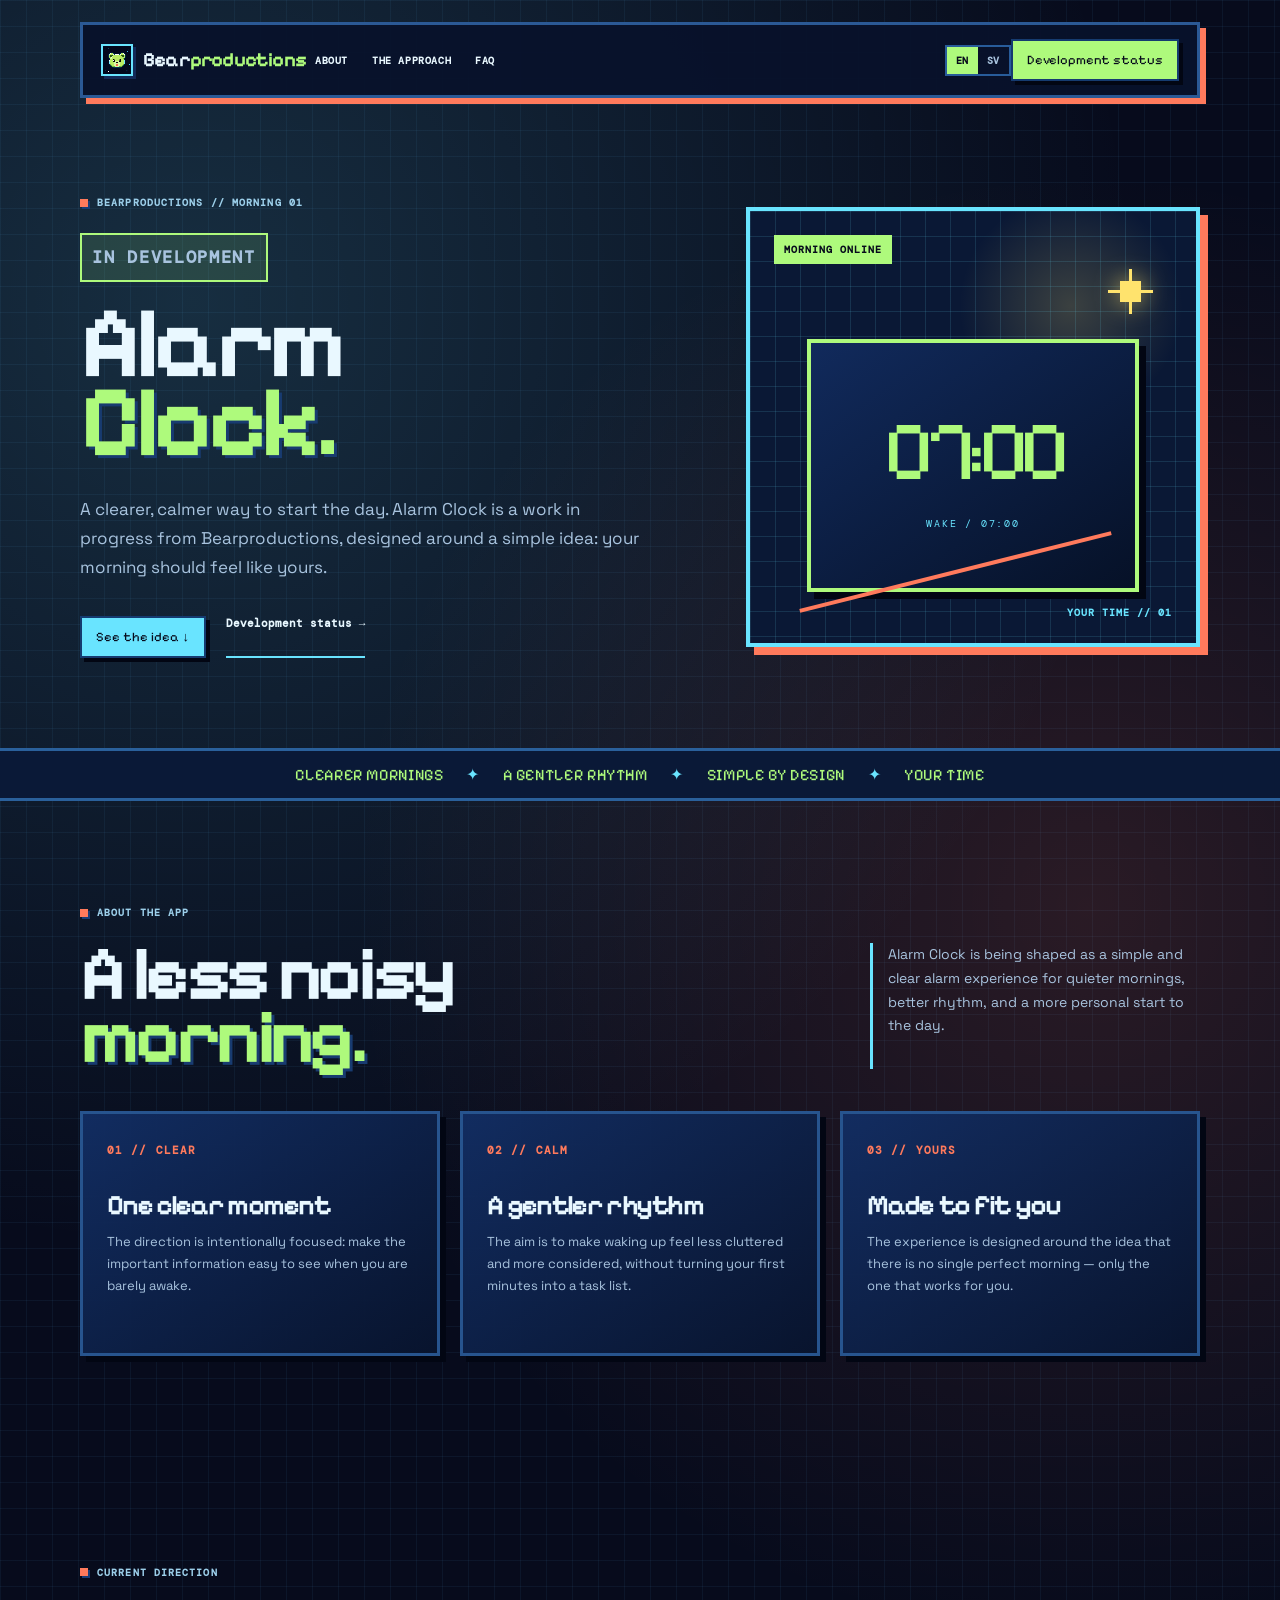
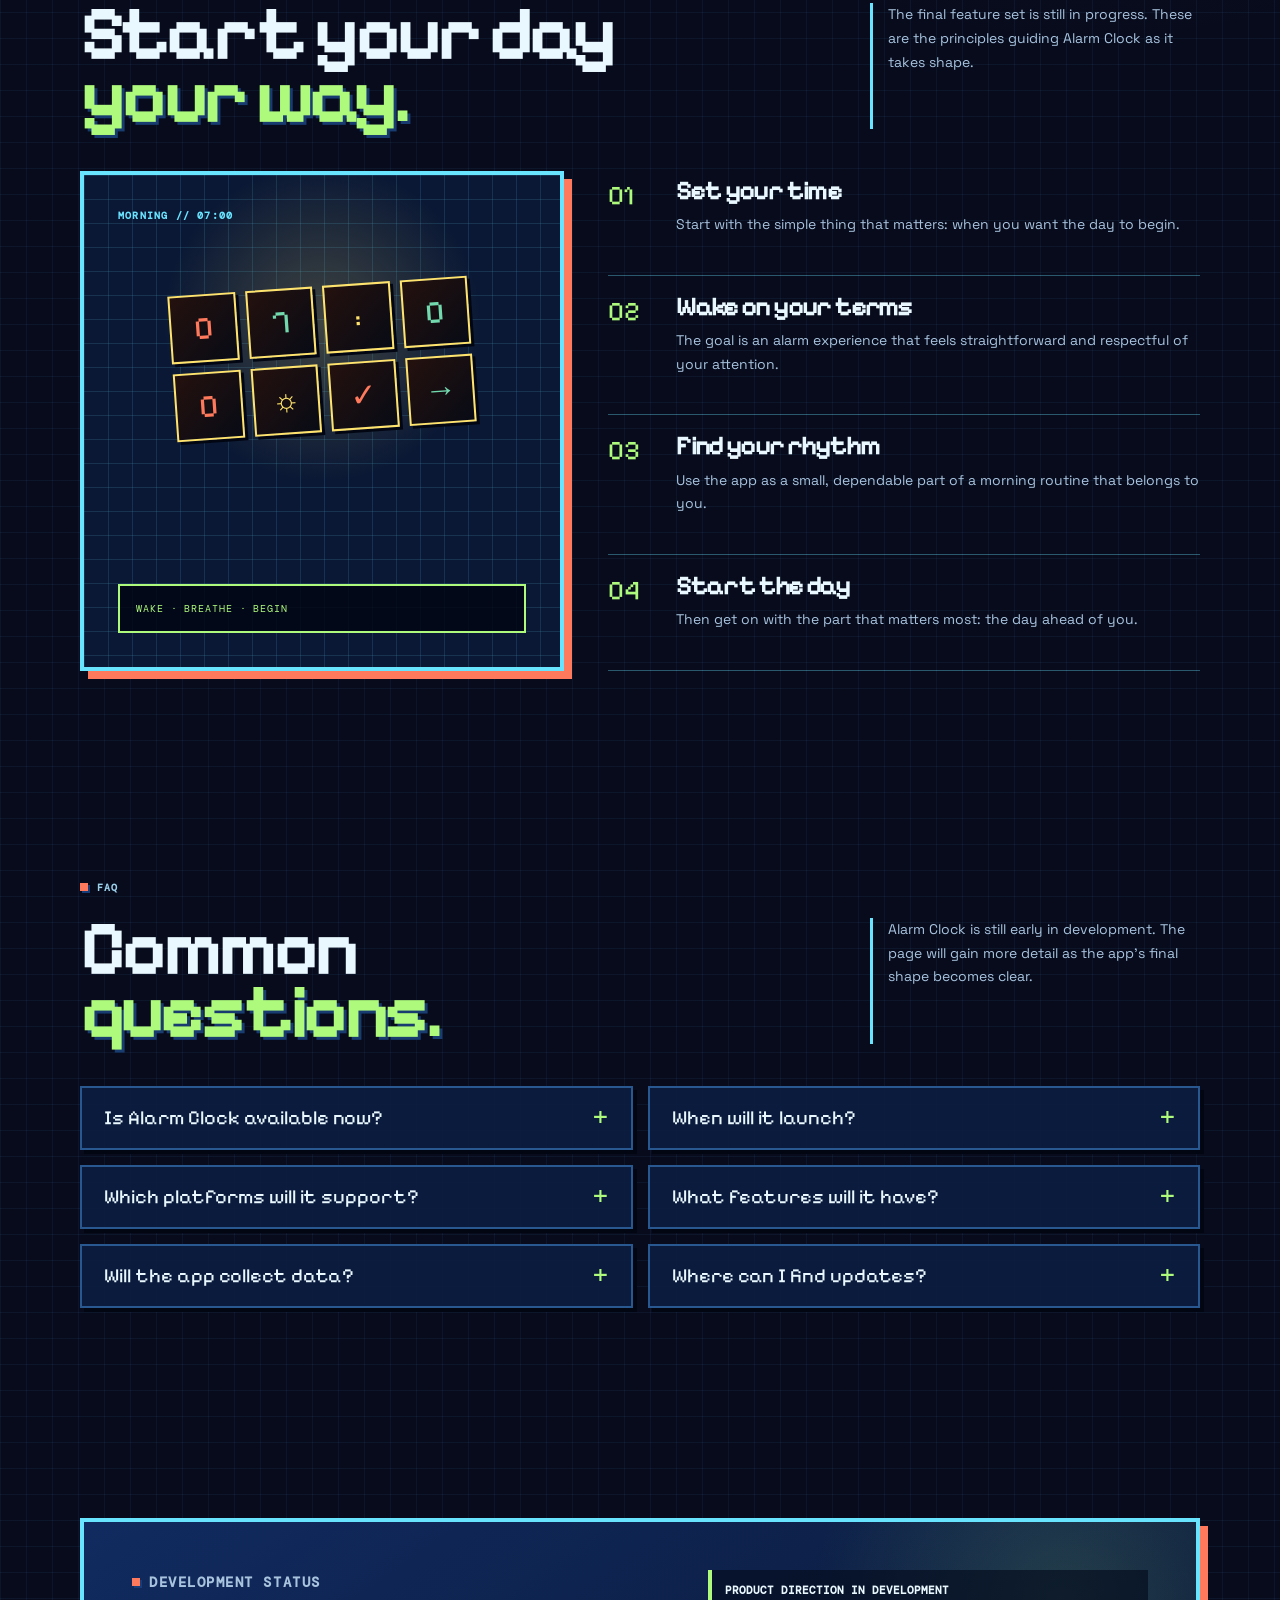
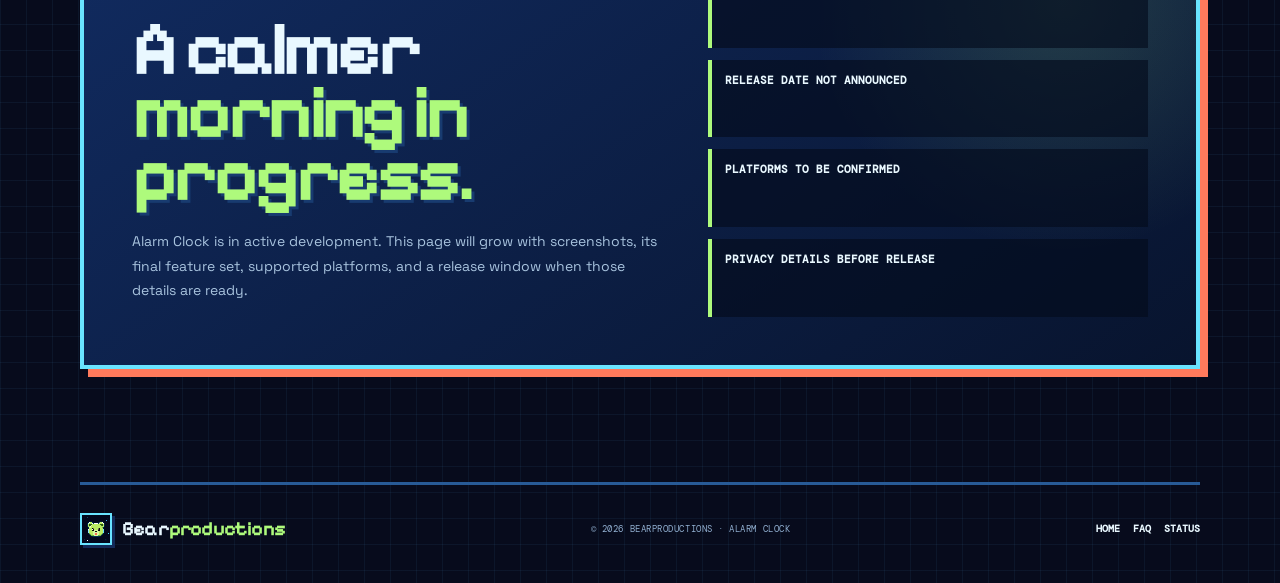
==== site/alarm-clock/index.html @ 1aa0cd30 "Add Last Signal and Alarm Clock pages" ====
<!doctype html>
<html lang="en">
  <head>
    <meta charset="UTF-8" />
    <meta name="viewport" content="width=device-width, initial-scale=1.0" />
    <meta name="theme-color" content="#070b1c" />
    <meta name="description" content="Alarm Clock is a calmer, clearer way to start the day — in development from Bearproductions." />
    <link rel="alternate" hreflang="en" href="https://www.bearproduction.xyz/alarm-clock/" />
    <link rel="alternate" hreflang="sv" href="https://www.bearproduction.xyz/sv/alarm-clock/" />
    <link rel="alternate" hreflang="x-default" href="https://www.bearproduction.xyz/alarm-clock/" />
    <title>Alarm Clock | Bearproductions</title>
    <link rel="stylesheet" href="../mahjong/mahjong.css?v=international-20260812" />
    <link rel="stylesheet" href="../project-pages.css?v=1" />
  </head>
  <body class="project-page" data-language-target-en="./" data-language-target-sv="../sv/alarm-clock/">
    <div class="page">
      <header class="site-header wrap"><a class="brand" href="../" aria-label="Bearproductions home"><span class="brand-mark" aria-hidden="true"><img src="../assets/bear-avatar.png" alt="" /></span><span>Bear<span class="brand-accent">productions</span></span></a><nav class="site-nav" aria-label="Page navigation"><a href="#about">About</a><a href="#approach">The approach</a><a href="#faq">FAQ</a></nav><div class="language-switch" data-language-switch aria-label="Choose language"><a href="./" data-language="en" aria-current="true">EN</a><a href="../sv/alarm-clock/" data-language="sv">SV</a></div><a class="header-cta" href="#status">Development status</a></header>
      <main>
        <section class="hero wrap" aria-labelledby="page-title"><div class="hero-copy"><p class="eyebrow"><i aria-hidden="true"></i> BEARPRODUCTIONS // MORNING 01</p><p class="status-chip">In development</p><h1 id="page-title">Alarm<br /><em>Clock.</em></h1><p>A clearer, calmer way to start the day. Alarm Clock is a work in progress from Bearproductions, designed around a simple idea: your morning should feel like yours.</p><div class="hero-actions"><a class="button" href="#about">See the idea ↓</a><a class="text-link" href="#status">Development status →</a></div></div><div class="project-hero-art alarm-art" role="img" aria-label="A stylized digital Alarm Clock display"><span class="project-art-label">morning online</span><span class="alarm-sun"></span><span class="alarm-clock-face">07:00</span><span class="alarm-line"></span><span class="project-art-footer">your time // 01</span></div></section>
        <div class="signal-bar"><div>CLEARER MORNINGS <span>✦</span> A GENTLER RHYTHM <span>✦</span> SIMPLE BY DESIGN <span>✦</span> YOUR TIME</div></div>

        <section class="section wrap" id="about" aria-labelledby="about-title"><div class="section-heading"><div><p class="eyebrow"><i aria-hidden="true"></i> ABOUT THE APP</p><h2 id="about-title">A less noisy<br /><em>morning.</em></h2></div><p class="section-lead">Alarm Clock is being shaped as a simple and clear alarm experience for quieter mornings, better rhythm, and a more personal start to the day.</p></div><div class="feature-grid"><article class="feature"><span class="feature-index">01 // CLEAR</span><h3>One clear moment</h3><p>The direction is intentionally focused: make the important information easy to see when you are barely awake.</p></article><article class="feature"><span class="feature-index">02 // CALM</span><h3>A gentler rhythm</h3><p>The aim is to make waking up feel less cluttered and more considered, without turning your first minutes into a task list.</p></article><article class="feature"><span class="feature-index">03 // YOURS</span><h3>Made to fit you</h3><p>The experience is designed around the idea that there is no single perfect morning — only the one that works for you.</p></article></div></section>

        <section class="section wrap" id="approach" aria-labelledby="approach-title"><div class="section-heading"><div><p class="eyebrow"><i aria-hidden="true"></i> CURRENT DIRECTION</p><h2 id="approach-title">Start your day<br /><em>your way.</em></h2></div><p class="section-lead">The final feature set is still in progress. These are the principles guiding Alarm Clock as it takes shape.</p></div><div class="play-layout"><div class="play-visual" aria-hidden="true"><p class="mini-label">MORNING // 07:00</p><div class="mini-board"><span class="mini-tile">0</span><span class="mini-tile">7</span><span class="mini-tile">:</span><span class="mini-tile">0</span><span class="mini-tile">0</span><span class="mini-tile">☼</span><span class="mini-tile">✓</span><span class="mini-tile">→</span></div><div class="mini-tray">Wake · breathe · begin</div></div><div class="steps"><article class="step"><div><h3>Set your time</h3><p>Start with the simple thing that matters: when you want the day to begin.</p></div></article><article class="step"><div><h3>Wake on your terms</h3><p>The goal is an alarm experience that feels straightforward and respectful of your attention.</p></div></article><article class="step"><div><h3>Find your rhythm</h3><p>Use the app as a small, dependable part of a morning routine that belongs to you.</p></div></article><article class="step"><div><h3>Start the day</h3><p>Then get on with the part that matters most: the day ahead of you.</p></div></article></div></div></section>

        <section class="section wrap" id="faq" aria-labelledby="faq-title"><div class="section-heading"><div><p class="eyebrow"><i aria-hidden="true"></i> FAQ</p><h2 id="faq-title">Common<br /><em>questions.</em></h2></div><p class="section-lead">Alarm Clock is still early in development. The page will gain more detail as the app's final shape becomes clear.</p></div><div class="faq-grid"><details><summary>Is Alarm Clock available now?</summary><p>Not yet. It is currently in development, and this page is the first look at the idea and design direction.</p></details><details><summary>When will it launch?</summary><p>There is no launch date to share yet. A date will be added here once the app is ready to announce one.</p></details><details><summary>Which platforms will it support?</summary><p>Platforms have not been announced yet. They will be confirmed when the release plan is ready.</p></details><details><summary>What features will it have?</summary><p>The feature set is still being refined. The guiding focus is clarity, calm, and a better-feeling start to the day.</p></details><details><summary>Will the app collect data?</summary><p>The exact data practices will be confirmed before release. A full Privacy Policy will be published before the app becomes publicly available.</p></details><details><summary>Where can I find updates?</summary><p>Updates will appear through Bearproductions as the project reaches milestones. More details will be added here when they are ready.</p></details></div></section>

        <section class="section wrap" id="status" aria-labelledby="status-title"><div class="development-card"><div><p class="eyebrow"><i aria-hidden="true"></i> DEVELOPMENT STATUS</p><h2 id="status-title">A calmer<br /><em>morning in progress.</em></h2><p>Alarm Clock is in active development. This page will grow with screenshots, its final feature set, supported platforms, and a release window when those details are ready.</p></div><ul class="development-list"><li>Product direction in development</li><li>Release date not announced</li><li>Platforms to be confirmed</li><li>Privacy details before release</li></ul></div></section>
      </main>
      <footer class="site-footer wrap"><a class="brand" href="../" aria-label="Bearproductions home"><span class="brand-mark" aria-hidden="true"><img src="../assets/bear-avatar.png" alt="" /></span><span>Bear<span class="brand-accent">productions</span></span></a><p>© 2026 Bearproductions · Alarm Clock</p><div class="footer-links"><a href="../">Home</a><a href="#faq">FAQ</a><a href="#status">Status</a></div></footer>
    </div>
    <script src="../language.js"></script>
  </body>
</html>
---- site/mahjong/mahjong.css ----
@import url('https://fonts.googleapis.com/css2?family=DM+Mono:wght@400;500&family=Pixelify+Sans:wght@400;500;600;700&family=Space+Grotesk:wght@400;500;600;700&display=swap');

:root {
  --night: #070b1c;
  --navy: #0b1a3c;
  --panel: #0e2148;
  --panel-deep: #08142e;
  --ink: #e9f8ff;
  --muted: #a8c3de;
  --cyan: #69e4ff;
  --lime: #aefa7c;
  --coral: #ff7a5c;
  --gold: #ffe36d;
  --jade: #72d8ad;
  --line: rgba(105, 228, 255, .36);
  --mono: 'DM Mono', ui-monospace, SFMono-Regular, Menlo, monospace;
  --sans: 'Space Grotesk', system-ui, sans-serif;
  --pixel: 'Pixelify Sans', ui-monospace, monospace;
}

* { box-sizing: border-box; }
html { scroll-behavior: smooth; }
body {
  background-color: var(--night);
  background-image:
    radial-gradient(circle at 15% 8%, rgba(105, 228, 255, .16), transparent 26%),
    radial-gradient(circle at 85% 24%, rgba(255, 122, 92, .14), transparent 24%),
    linear-gradient(rgba(70, 133, 190, .09) 1px, transparent 1px),
    linear-gradient(90deg, rgba(70, 133, 190, .09) 1px, transparent 1px);
  background-size: auto, auto, 26px 26px, 26px 26px;
  color: var(--ink);
  font-family: var(--sans);
  margin: 0;
}

a { color: inherit; text-decoration: none; }
p, h1, h2, h3 { margin-top: 0; }
.page { overflow: hidden; }
.wrap { margin: 0 auto; max-width: 1120px; width: min(100% - 48px, 1120px); }

.site-header {
  align-items: center;
  background: rgba(8, 18, 43, .94);
  border: 3px solid #2b5995;
  box-shadow: 6px 6px 0 var(--coral);
  display: flex;
  justify-content: space-between;
  margin-top: 22px;
  padding: 14px 18px;
  position: relative;
  z-index: 2;
}
.brand { align-items: center; display: inline-flex; font-family: var(--pixel); font-size: 20px; font-weight: 700; gap: 10px; letter-spacing: -.04em; }
.brand-mark { background: #061127; border: 2px solid var(--cyan); box-shadow: 3px 3px 0 #132a58; display: inline-flex; height: 32px; overflow: hidden; width: 32px; }
.brand-mark img { height: 100%; image-rendering: pixelated; object-fit: cover; width: 100%; }
.brand-accent { color: var(--lime); }
.site-nav { display: flex; gap: 6px; }
.site-nav a { color: var(--ink); font-family: var(--mono); font-size: 10px; font-weight: 700; letter-spacing: .06em; padding: 7px 9px; text-transform: uppercase; }
.site-nav a:hover { background: var(--lime); box-shadow: 2px 2px 0 #020613; color: var(--night); }
.language-switch { align-items: center; border: 2px solid #285c9a; display: inline-flex; font-family: var(--mono); font-size: 10px; font-weight: 700; letter-spacing: .06em; margin-left: auto; overflow: hidden; text-transform: uppercase; }
.language-switch a { color: var(--muted); padding: 7px 9px; }
.language-switch a:hover, .language-switch a[aria-current='true'] { background: var(--lime); color: var(--night); }
.header-cta, .button {
  align-items: center;
  border: 2px solid #153b70;
  box-shadow: 4px 4px 0 #020613;
  display: inline-flex;
  font-family: var(--pixel);
  font-size: 13px;
  gap: 10px;
  justify-content: center;
  padding: 11px 14px;
  transition: box-shadow .15s ease, transform .15s ease;
}
.header-cta { background: var(--lime); color: var(--night); }
.button { background: var(--cyan); color: var(--night); }
.button.alt { background: transparent; border-color: var(--cyan); color: var(--ink); }
.header-cta:hover, .button:hover { box-shadow: 1px 1px 0 #020613; transform: translate(3px, 3px); }

.hero { display: grid; gap: 52px; grid-template-columns: minmax(0, 1.15fr) minmax(340px, .85fr); min-height: 650px; padding: 92px 0 84px; }
.eyebrow { align-items: center; color: #9ccfea; display: flex; font-family: var(--mono); font-size: 10px; font-weight: 700; gap: 9px; letter-spacing: .11em; margin-bottom: 24px; text-transform: uppercase; }
.eyebrow i { background: var(--coral); box-shadow: 2px 2px 0 #173c78; display: block; height: 8px; width: 8px; }
h1, h2, h3 { font-family: var(--pixel); letter-spacing: -.06em; }
h1 { font-size: clamp(57px, 8vw, 101px); line-height: .78; margin-bottom: 33px; }
h1 em, h2 em { color: var(--lime); font-style: normal; text-shadow: 3px 3px 0 #183b70; }
.hero-copy > p:not(.eyebrow) { color: var(--muted); font-size: 17px; line-height: 1.7; max-width: 555px; }
.hero-actions { display: flex; flex-wrap: wrap; gap: 20px; margin-top: 34px; }
.text-link { border-bottom: 2px solid var(--cyan); font-family: var(--mono); font-size: 11px; font-weight: 700; padding-bottom: 5px; }
.text-link:hover { border-color: var(--coral); color: var(--coral); }

.hero-tile-stack { align-self: center; height: 420px; position: relative; }
.tile { background: linear-gradient(135deg, #122e64, #07142d 72%); border: 4px solid var(--gold); box-shadow: 8px 8px 0 #020613; height: 250px; position: absolute; width: 190px; }
.tile::after { border: 2px solid rgba(105, 228, 255, .65); content: ''; inset: 12px; position: absolute; }
.tile-one { left: 14%; top: 75px; transform: rotate(-12deg); }.tile-two { left: 45%; top: 8px; transform: rotate(9deg); }.tile-three { left: 37%; top: 164px; transform: rotate(2deg); }
.tile-lotus { color: var(--coral); font-family: var(--pixel); font-size: 92px; left: 0; line-height: 1; position: absolute; text-align: center; top: 75px; width: 100%; z-index: 1; }
.tile-symbol { color: var(--jade); font-family: var(--pixel); font-size: 105px; left: 0; line-height: 1; position: absolute; text-align: center; top: 61px; width: 100%; z-index: 1; }
.tile-number { color: var(--gold); font-family: var(--pixel); font-size: 95px; left: 0; line-height: 1; position: absolute; text-align: center; top: 72px; width: 100%; z-index: 1; }
.tile-label { bottom: 25px; color: var(--cyan); font-family: var(--mono); font-size: 9px; font-weight: 700; left: 0; letter-spacing: .13em; position: absolute; text-align: center; text-transform: uppercase; width: 100%; z-index: 1; }

.signal-bar { background: #0a1937; border-bottom: 3px solid #2a609b; border-top: 3px solid #2a609b; color: var(--lime); overflow: hidden; }
.signal-bar div { font-family: var(--pixel); font-size: 16px; letter-spacing: .04em; padding: 14px 0; text-align: center; }.signal-bar span { color: var(--cyan); margin: 0 19px; }
.section { padding: 105px 0; }.section-heading { display: grid; gap: 36px; grid-template-columns: minmax(0, 1fr) 330px; margin-bottom: 42px; }h2 { font-size: clamp(47px, 6vw, 78px); line-height: .82; margin-bottom: 0; }.section-lead { border-left: 3px solid var(--cyan); color: var(--muted); font-size: 14px; line-height: 1.7; margin: 37px 0 0; padding-left: 15px; }
.feature-grid { display: grid; gap: 20px; grid-template-columns: repeat(3, 1fr); }.feature { background: linear-gradient(145deg, rgba(18, 46, 100, .94), rgba(8, 20, 46, .96)); border: 3px solid #27548e; box-shadow: 6px 6px 0 #020613; min-height: 245px; padding: 24px; }.feature-index { color: var(--coral); font-family: var(--mono); font-size: 11px; font-weight: 700; letter-spacing: .1em; }.feature h3 { font-size: 28px; line-height: .9; margin: 34px 0 13px; }.feature p { color: var(--muted); font-size: 13px; line-height: 1.7; margin-bottom: 0; }
.play-layout { display: grid; gap: 44px; grid-template-columns: .9fr 1.1fr; }.play-visual { background: radial-gradient(circle at 50% 30%, rgba(255, 227, 109, .22), transparent 38%), #0a1835; border: 4px solid var(--cyan); box-shadow: 8px 8px 0 var(--coral); min-height: 500px; padding: 34px; position: relative; }.play-visual::before { background-image: linear-gradient(rgba(105, 228, 255, .13) 1px, transparent 1px), linear-gradient(90deg, rgba(105, 228, 255, .13) 1px, transparent 1px); background-size: 24px 24px; content: ''; inset: 0; position: absolute; }.play-visual > * { position: relative; z-index: 1; }.mini-label { color: var(--cyan); font-family: var(--mono); font-size: 10px; font-weight: 700; letter-spacing: .12em; }.mini-board { display: grid; gap: 10px; grid-template-columns: repeat(4, 1fr); margin: 64px auto 0; max-width: 300px; transform: rotate(-4deg); }.mini-tile { align-items: center; background: linear-gradient(135deg, #24110e, #080b15); border: 2px solid var(--gold); box-shadow: 3px 3px 0 #020613; color: var(--coral); display: flex; font-family: var(--pixel); font-size: 32px; height: 68px; justify-content: center; }.mini-tile:nth-child(2n) { color: var(--jade); }.mini-tile:nth-child(3n) { color: var(--gold); }.mini-tray { background: rgba(2, 6, 19, .82); border: 2px solid var(--lime); bottom: 34px; color: var(--lime); font-family: var(--mono); font-size: 10px; left: 34px; letter-spacing: .09em; padding: 16px; position: absolute; right: 34px; text-transform: uppercase; }
.steps { counter-reset: how; display: grid; gap: 19px; padding-top: 8px; }.step { border-bottom: 1px solid var(--line); display: grid; gap: 20px; grid-template-columns: 48px 1fr; padding: 0 0 20px; }.step::before { color: var(--lime); content: '0' counter(how); counter-increment: how; font-family: var(--pixel); font-size: 27px; }.step h3 { font-size: 27px; line-height: .9; margin-bottom: 10px; }.step p { color: var(--muted); font-size: 14px; line-height: 1.7; margin-bottom: 0; }
.faq-grid { display: grid; gap: 15px; grid-template-columns: repeat(2, 1fr); }details { background: rgba(11, 29, 65, .92); border: 2px solid #28588f; box-shadow: 4px 4px 0 #020613; padding: 20px 22px; }summary { color: var(--ink); cursor: pointer; font-family: var(--pixel); font-size: 20px; line-height: 1; list-style: none; padding-right: 26px; position: relative; }summary::-webkit-details-marker { display: none; }summary::after { color: var(--lime); content: '+'; font-family: var(--mono); font-size: 28px; position: absolute; right: 0; top: -5px; }details[open] summary::after { content: '–'; }details p { color: var(--muted); font-size: 13px; line-height: 1.7; margin: 18px 0 0; }
.privacy-card { background: radial-gradient(circle at 88% 18%, rgba(174, 250, 124, .15), transparent 24%), linear-gradient(145deg, #112b60, #08142e); border: 4px solid var(--cyan); box-shadow: 8px 8px 0 var(--coral); display: grid; gap: 40px; grid-template-columns: 1.1fr .9fr; padding: 48px; }.privacy-card h2 { margin-bottom: 22px; }.privacy-card p { color: var(--muted); font-size: 14px; line-height: 1.75; max-width: 550px; }.privacy-list { display: grid; gap: 12px; margin: 0; padding: 0; }.privacy-list li { background: rgba(4, 12, 29, .65); border-left: 4px solid var(--lime); color: var(--ink); font-family: var(--mono); font-size: 11px; font-weight: 700; list-style: none; padding: 13px; text-transform: uppercase; }
.site-footer { align-items: center; border-top: 3px solid #285b97; display: flex; justify-content: space-between; margin-top: 8px; padding: 28px 0 38px; }.site-footer p { color: #91afd0; font-family: var(--mono); font-size: 9px; letter-spacing: .06em; margin-bottom: 0; text-transform: uppercase; }.footer-links { display: flex; gap: 13px; }.footer-links a { color: var(--ink); font-family: var(--mono); font-size: 10px; font-weight: 700; text-transform: uppercase; }.footer-links a:hover { color: var(--lime); }
.privacy-page .policy-hero { padding: 92px 0 56px; }.privacy-page h1 { font-size: clamp(54px, 7vw, 88px); }.privacy-page .policy-intro { color: var(--muted); font-size: 16px; line-height: 1.7; max-width: 670px; }.policy { background: rgba(8, 21, 47, .95); border: 3px solid #28568e; box-shadow: 8px 8px 0 #020613; margin: 20px auto 92px; max-width: 850px; padding: clamp(28px, 6vw, 62px); }.policy h2 { color: var(--lime); font-size: 38px; line-height: .9; margin: 42px 0 15px; }.policy h2:first-of-type { margin-top: 32px; }.policy p { color: var(--muted); font-size: 15px; line-height: 1.8; }.policy strong { color: var(--ink); }.policy a { border-bottom: 1px solid var(--cyan); color: var(--cyan); }.policy-meta { color: var(--cyan) !important; font-family: var(--mono); font-size: 11px !important; font-weight: 700; letter-spacing: .05em; text-transform: uppercase; }

@media (max-width: 820px) {
  .wrap { width: min(100% - 32px, 640px); }.site-header { flex-wrap: wrap; gap: 15px; padding: 13px; }.site-nav { order: 3; width: 100%; }.language-switch { margin-left: auto; }.header-cta { margin-left: 0; }.hero { grid-template-columns: 1fr; min-height: auto; padding: 68px 0 76px; }.hero-tile-stack { height: 360px; margin: 0 auto; max-width: 450px; width: 100%; }.tile { height: 220px; width: 165px; }.tile-lotus, .tile-number { font-size: 78px; }.tile-symbol { font-size: 90px; }.tile-one { left: 12%; }.tile-two { left: 47%; }.tile-three { left: 36%; top: 140px; }.section { padding: 78px 0; }.section-heading, .play-layout, .privacy-card { grid-template-columns: 1fr; }.section-heading { gap: 0; }.section-lead { margin-top: 28px; max-width: 500px; }.feature-grid, .faq-grid { grid-template-columns: 1fr; }.play-visual { min-height: 440px; }.privacy-card { gap: 30px; padding: 34px 28px; }.site-footer { align-items: flex-start; flex-direction: column; gap: 17px; }.footer-links { order: -1; }
}
@media (max-width: 520px) {
  .brand { font-size: 18px; }.site-nav { gap: 1px; }.site-nav a, .header-cta { font-size: 10px; }.header-cta { padding: 8px; }.hero-actions { align-items: flex-start; flex-direction: column; }.hero-tile-stack { height: 300px; }.tile { height: 180px; width: 137px; }.tile-one { left: 7%; top: 67px; }.tile-two { left: 48%; }.tile-three { left: 34%; top: 125px; }.tile-lotus { font-size: 63px; top: 52px; }.tile-symbol { font-size: 68px; top: 49px; }.tile-number { font-size: 65px; top: 55px; }.tile-label { bottom: 16px; font-size: 7px; }.play-visual { min-height: 390px; padding: 23px; }.mini-board { margin-top: 51px; }.mini-tile { font-size: 25px; height: 55px; }.mini-tray { bottom: 23px; left: 23px; right: 23px; }.policy { margin-bottom: 70px; }.policy h2 { font-size: 33px; }
}
---- site/project-pages.css ----
.project-page .hero { align-items: center; }
.project-page .hero-copy > p:not(.eyebrow) { max-width: 560px; }
.status-chip { background: rgba(174, 250, 124, .12); border: 2px solid var(--lime); color: var(--lime); display: inline-block; font-family: var(--mono); font-size: 10px; font-weight: 700; letter-spacing: .1em; margin: 0 0 22px; padding: 8px 10px; text-transform: uppercase; }
.project-hero-art { align-self: center; background: #081630; border: 4px solid var(--cyan); box-shadow: 8px 8px 0 var(--coral); height: 440px; overflow: hidden; position: relative; }
.project-hero-art::before { background-image: linear-gradient(rgba(105, 228, 255, .13) 1px, transparent 1px), linear-gradient(90deg, rgba(105, 228, 255, .13) 1px, transparent 1px); background-size: 25px 25px; content: ''; inset: 0; position: absolute; }
.project-hero-art > * { position: absolute; z-index: 1; }
.project-art-label { background: var(--lime); color: var(--night); font-family: var(--mono); font-size: 10px; font-weight: 700; left: 24px; letter-spacing: .1em; padding: 8px 10px; text-transform: uppercase; top: 24px; }
.project-art-footer { bottom: 24px; color: var(--cyan); font-family: var(--mono); font-size: 10px; font-weight: 700; letter-spacing: .1em; right: 24px; text-transform: uppercase; }

.signal-art { background: radial-gradient(circle at 50% 50%, rgba(58, 128, 195, .48), transparent 34%), #061127; }
.signal-radar { border: 3px solid var(--lime); border-radius: 50%; height: 250px; left: calc(50% - 125px); top: 96px; width: 250px; }
.signal-radar::before, .signal-radar::after { background: rgba(105, 228, 255, .7); content: ''; left: 50%; position: absolute; top: 0; transform-origin: bottom; }
.signal-radar::before { height: 125px; transform: rotate(42deg); width: 3px; }.signal-radar::after { height: 100%; transform: translateX(-50%); width: 1px; }
.signal-ring { border: 1px solid rgba(105, 228, 255, .66); border-radius: 50%; height: 154px; left: calc(50% - 77px); top: 144px; width: 154px; }
.signal-ring::before { background: var(--coral); box-shadow: 0 0 18px var(--coral); content: ''; height: 13px; position: absolute; right: 11px; top: 38px; width: 13px; }
.signal-lock { border: 3px solid var(--coral); height: 94px; left: calc(50% - 47px); top: 174px; transform: rotate(45deg); width: 94px; }
.signal-lock::after { background: var(--lime); content: ''; height: 19px; left: 35px; position: absolute; top: 35px; width: 19px; }
.signal-code { bottom: 62px; color: var(--ink); font-family: var(--pixel); font-size: 28px; left: 0; letter-spacing: .03em; text-align: center; width: 100%; }

.alarm-art { background: radial-gradient(circle at 72% 22%, rgba(255, 227, 109, .2), transparent 24%), #0a1835; }
.alarm-clock-face { background: linear-gradient(145deg, #112a5c, #061127); border: 4px solid var(--lime); box-shadow: 7px 7px 0 #020613; color: var(--lime); font-family: var(--pixel); font-size: 84px; left: calc(50% - 166px); letter-spacing: -.09em; padding: 58px 15px; text-align: center; top: 128px; width: 332px; }
.alarm-clock-face::after { color: var(--cyan); content: 'WAKE / 07:00'; display: block; font-family: var(--mono); font-size: 10px; letter-spacing: .18em; margin-top: 15px; }
.alarm-sun { background: var(--gold); box-shadow: 0 0 24px rgba(255, 227, 109, .8); height: 21px; right: 55px; top: 70px; width: 21px; }
.alarm-sun::before, .alarm-sun::after { background: var(--gold); content: ''; position: absolute; }.alarm-sun::before { height: 3px; left: -12px; top: 9px; width: 45px; }.alarm-sun::after { height: 45px; left: 9px; top: -12px; width: 3px; }
.alarm-line { background: var(--coral); bottom: 69px; height: 4px; left: 45px; transform: rotate(-14deg); width: 72%; }

.development-card { background: radial-gradient(circle at 88% 18%, rgba(174, 250, 124, .15), transparent 24%), linear-gradient(145deg, #112b60, #08142e); border: 4px solid var(--cyan); box-shadow: 8px 8px 0 var(--coral); display: grid; gap: 38px; grid-template-columns: 1.1fr .9fr; padding: 48px; }
.development-card h2 { margin-bottom: 22px; }.development-card p { color: var(--muted); font-size: 14px; line-height: 1.75; max-width: 570px; }
.development-list { display: grid; gap: 12px; margin: 0; padding: 0; }.development-list li { background: rgba(4, 12, 29, .65); border-left: 4px solid var(--lime); color: var(--ink); font-family: var(--mono); font-size: 11px; font-weight: 700; list-style: none; padding: 13px; text-transform: uppercase; }

@media (max-width: 820px) { .project-hero-art { height: 410px; }.development-card { grid-template-columns: 1fr; padding: 34px 28px; } }
@media (max-width: 520px) { .project-hero-art { height: 340px; }.signal-radar { height: 190px; left: calc(50% - 95px); top: 79px; width: 190px; }.signal-radar::before { height: 95px; }.signal-ring { height: 116px; left: calc(50% - 58px); top: 116px; width: 116px; }.signal-lock { height: 72px; left: calc(50% - 36px); top: 139px; width: 72px; }.signal-lock::after { height: 14px; left: 26px; top: 26px; width: 14px; }.signal-code { bottom: 51px; font-size: 23px; }.alarm-clock-face { font-size: 64px; left: calc(50% - 135px); padding: 47px 12px; top: 104px; width: 270px; }.alarm-sun { right: 37px; top: 53px; }.project-art-label { left: 17px; top: 17px; }.project-art-footer { bottom: 18px; right: 18px; } }
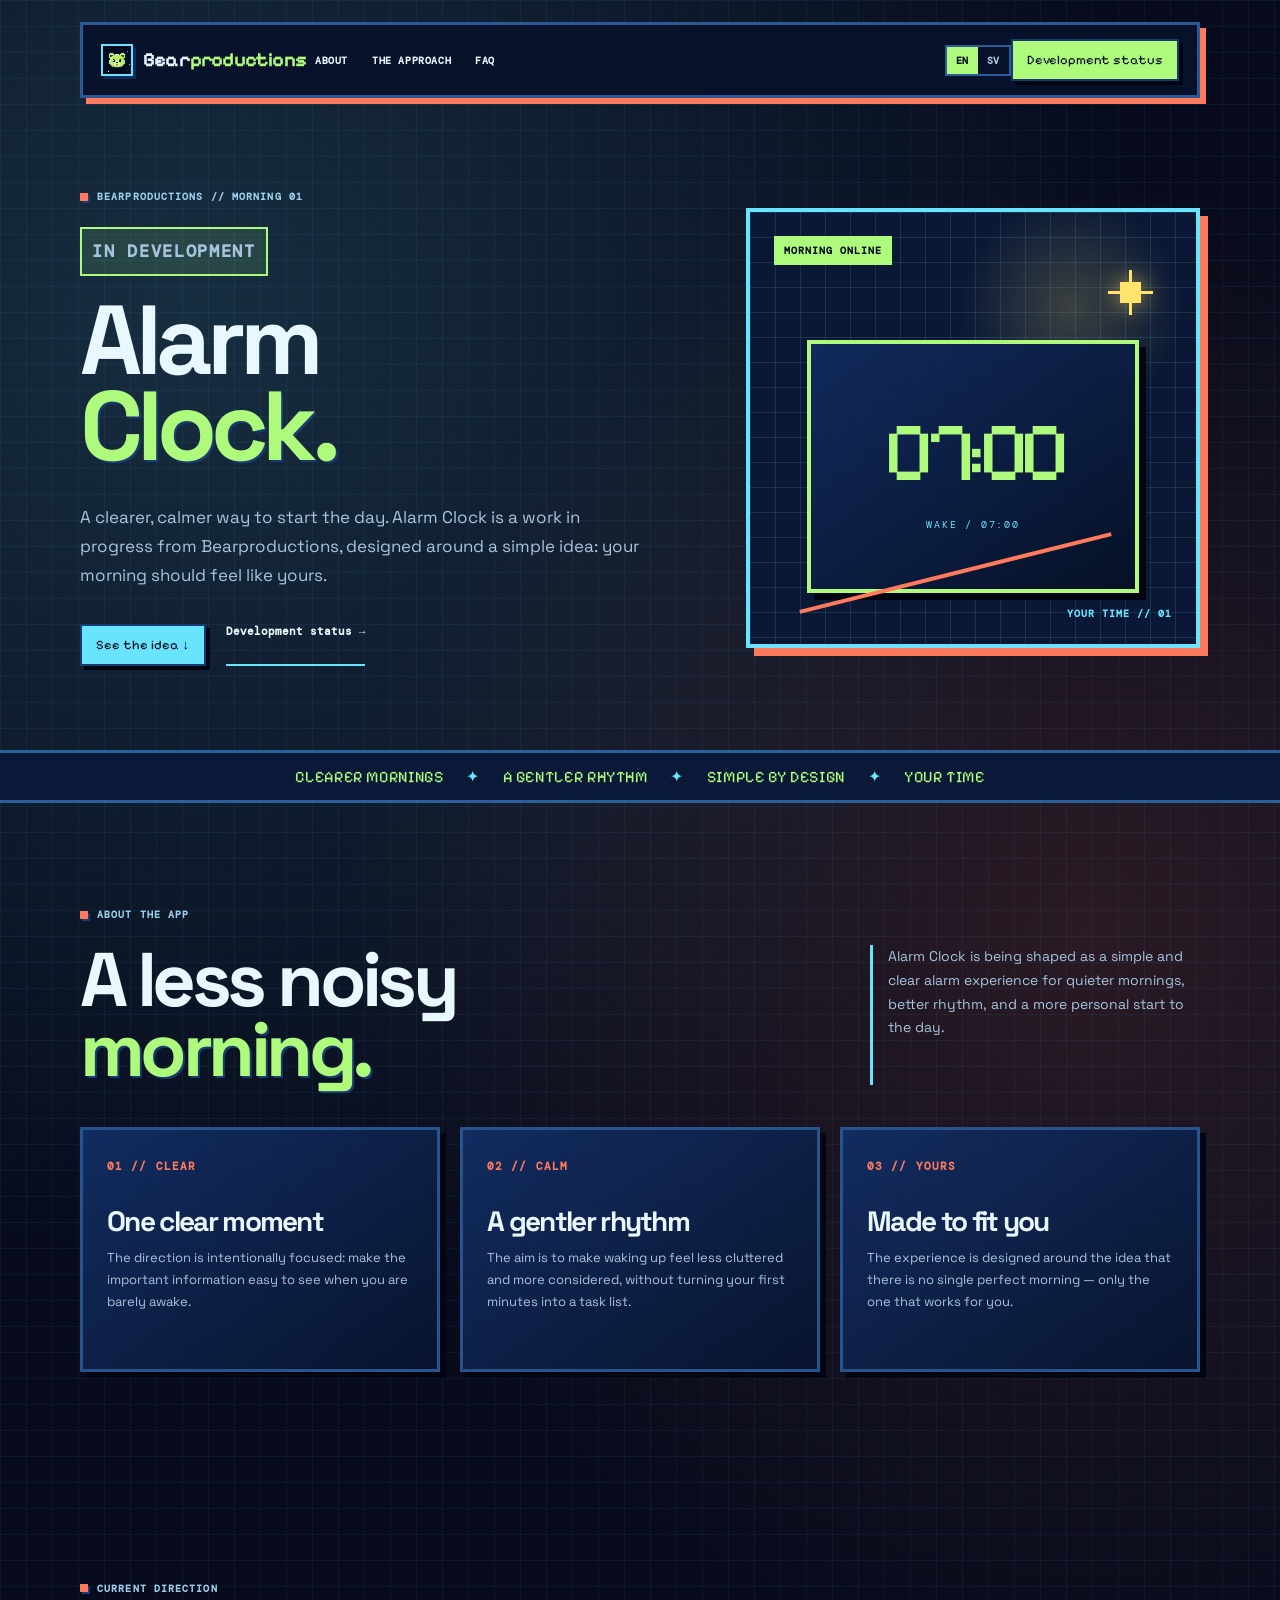
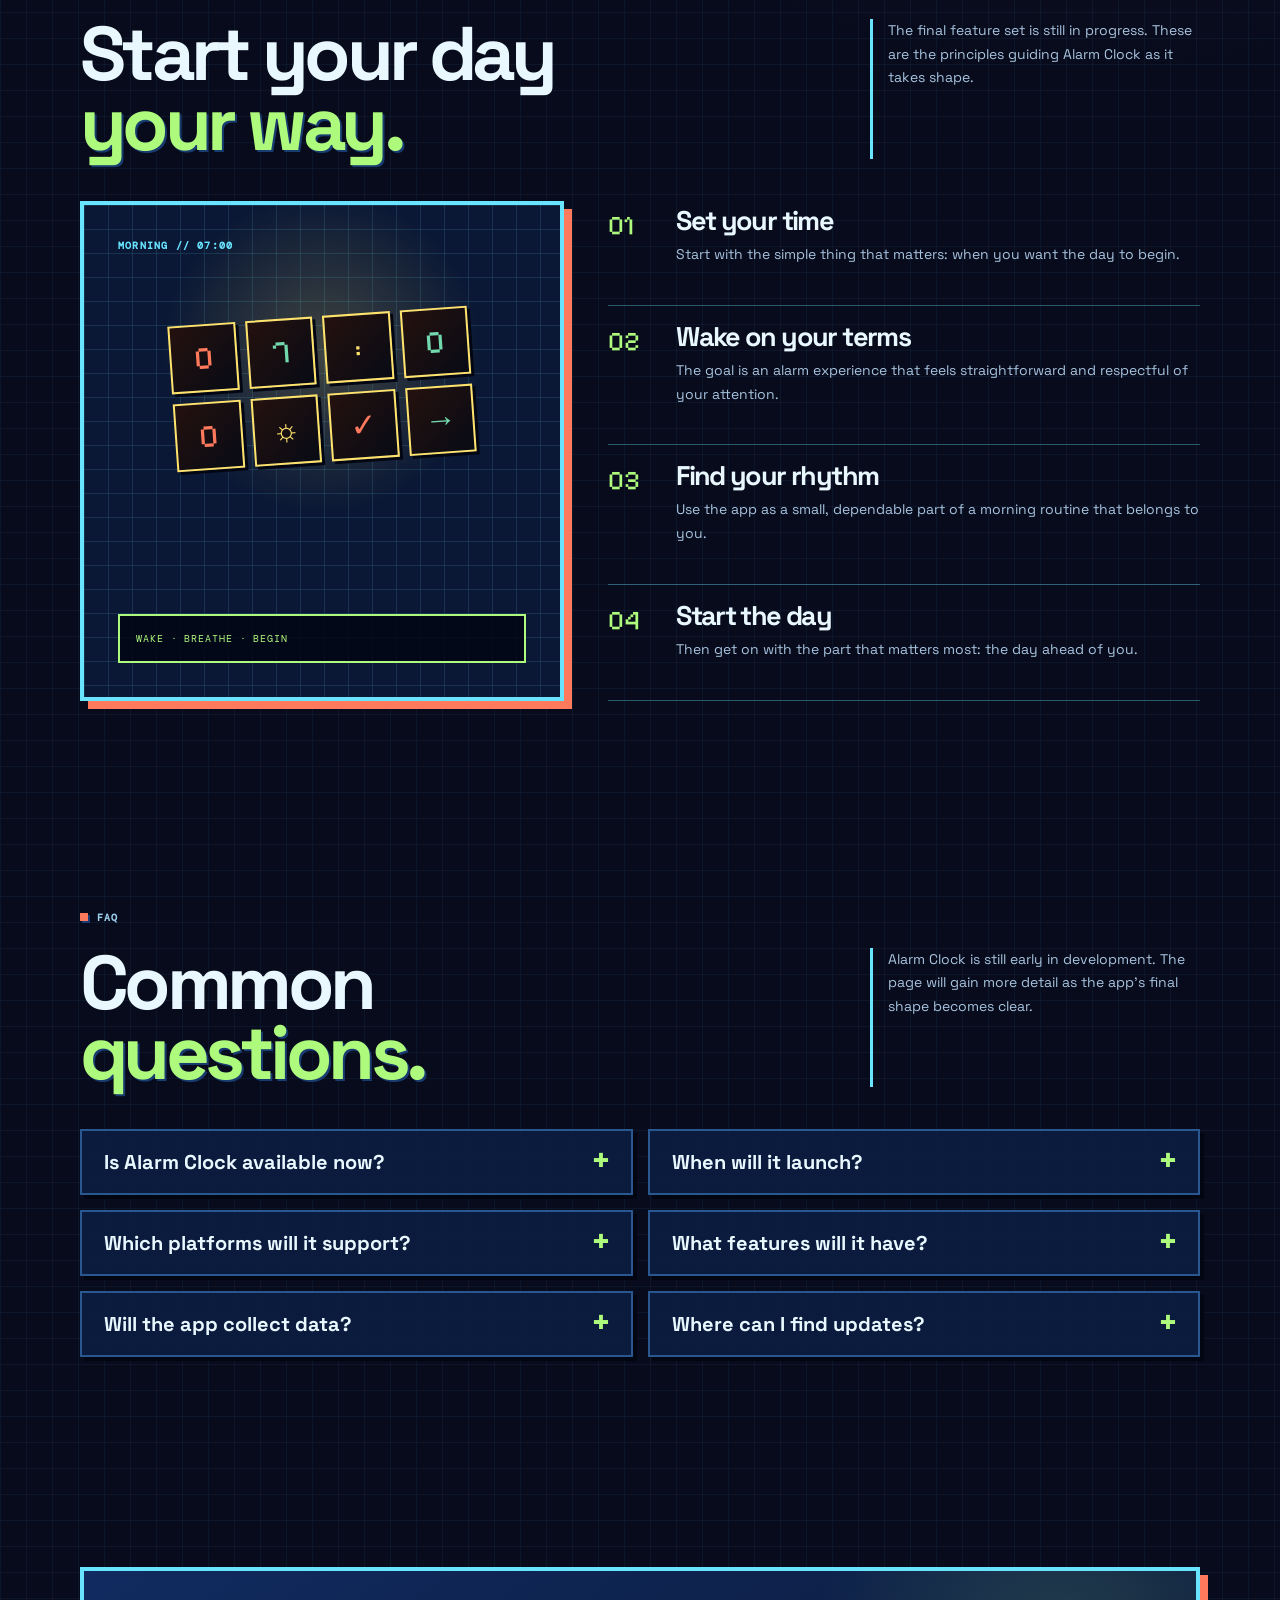
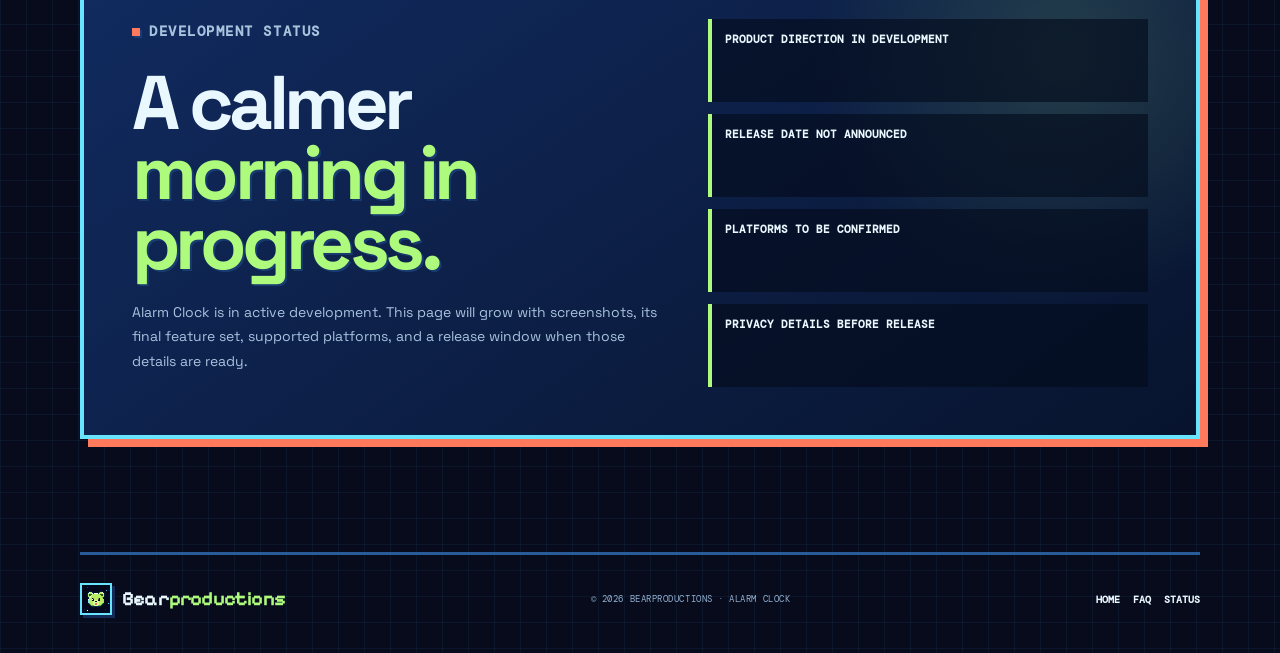
==== commit eea1377a: "Refresh typography stylesheet across pages" ====
--- a/site/alarm-clock/index.html
+++ b/site/alarm-clock/index.html
@@ -9,7 +9,7 @@
     <link rel="alternate" hreflang="sv" href="https://www.bearproduction.xyz/sv/alarm-clock/" />
     <link rel="alternate" hreflang="x-default" href="https://www.bearproduction.xyz/alarm-clock/" />
     <title>Alarm Clock | Bearproductions</title>
-    <link rel="stylesheet" href="../mahjong/mahjong.css?v=international-20260812" />
+    <link rel="stylesheet" href="../mahjong/mahjong.css?v=typography-20260814" />
     <link rel="stylesheet" href="../project-pages.css?v=1" />
   </head>
   <body class="project-page" data-language-target-en="./" data-language-target-sv="../sv/alarm-clock/">
--- a/site/mahjong/mahjong.css
+++ b/site/mahjong/mahjong.css
@@ -15,6 +15,7 @@
   --line: rgba(105, 228, 255, .36);
   --mono: 'DM Mono', ui-monospace, SFMono-Regular, Menlo, monospace;
   --sans: 'Space Grotesk', system-ui, sans-serif;
+  --display: 'Space Grotesk', system-ui, sans-serif;
   --pixel: 'Pixelify Sans', ui-monospace, monospace;
 }
 
@@ -80,9 +81,9 @@
 .hero { display: grid; gap: 52px; grid-template-columns: minmax(0, 1.15fr) minmax(340px, .85fr); min-height: 650px; padding: 92px 0 84px; }
 .eyebrow { align-items: center; color: #9ccfea; display: flex; font-family: var(--mono); font-size: 10px; font-weight: 700; gap: 9px; letter-spacing: .11em; margin-bottom: 24px; text-transform: uppercase; }
 .eyebrow i { background: var(--coral); box-shadow: 2px 2px 0 #173c78; display: block; height: 8px; width: 8px; }
-h1, h2, h3 { font-family: var(--pixel); letter-spacing: -.06em; }
-h1 { font-size: clamp(57px, 8vw, 101px); line-height: .78; margin-bottom: 33px; }
-h1 em, h2 em { color: var(--lime); font-style: normal; text-shadow: 3px 3px 0 #183b70; }
+h1, h2, h3 { font-family: var(--display); font-weight: 700; letter-spacing: -.06em; }
+h1 { font-size: clamp(56px, 8vw, 98px); line-height: .88; margin-bottom: 33px; }
+h1 em, h2 em { color: var(--lime); font-style: normal; text-shadow: 2px 2px 0 #183b70; }
 .hero-copy > p:not(.eyebrow) { color: var(--muted); font-size: 17px; line-height: 1.7; max-width: 555px; }
 .hero-actions { display: flex; flex-wrap: wrap; gap: 20px; margin-top: 34px; }
 .text-link { border-bottom: 2px solid var(--cyan); font-family: var(--mono); font-size: 11px; font-weight: 700; padding-bottom: 5px; }
@@ -99,11 +100,11 @@
 
 .signal-bar { background: #0a1937; border-bottom: 3px solid #2a609b; border-top: 3px solid #2a609b; color: var(--lime); overflow: hidden; }
 .signal-bar div { font-family: var(--pixel); font-size: 16px; letter-spacing: .04em; padding: 14px 0; text-align: center; }.signal-bar span { color: var(--cyan); margin: 0 19px; }
-.section { padding: 105px 0; }.section-heading { display: grid; gap: 36px; grid-template-columns: minmax(0, 1fr) 330px; margin-bottom: 42px; }h2 { font-size: clamp(47px, 6vw, 78px); line-height: .82; margin-bottom: 0; }.section-lead { border-left: 3px solid var(--cyan); color: var(--muted); font-size: 14px; line-height: 1.7; margin: 37px 0 0; padding-left: 15px; }
+.section { padding: 105px 0; }.section-heading { display: grid; gap: 36px; grid-template-columns: minmax(0, 1fr) 330px; margin-bottom: 42px; }h2 { font-size: clamp(45px, 6vw, 76px); line-height: .92; margin-bottom: 0; }.section-lead { border-left: 3px solid var(--cyan); color: var(--muted); font-size: 14px; line-height: 1.7; margin: 37px 0 0; padding-left: 15px; }
 .feature-grid { display: grid; gap: 20px; grid-template-columns: repeat(3, 1fr); }.feature { background: linear-gradient(145deg, rgba(18, 46, 100, .94), rgba(8, 20, 46, .96)); border: 3px solid #27548e; box-shadow: 6px 6px 0 #020613; min-height: 245px; padding: 24px; }.feature-index { color: var(--coral); font-family: var(--mono); font-size: 11px; font-weight: 700; letter-spacing: .1em; }.feature h3 { font-size: 28px; line-height: .9; margin: 34px 0 13px; }.feature p { color: var(--muted); font-size: 13px; line-height: 1.7; margin-bottom: 0; }
 .play-layout { display: grid; gap: 44px; grid-template-columns: .9fr 1.1fr; }.play-visual { background: radial-gradient(circle at 50% 30%, rgba(255, 227, 109, .22), transparent 38%), #0a1835; border: 4px solid var(--cyan); box-shadow: 8px 8px 0 var(--coral); min-height: 500px; padding: 34px; position: relative; }.play-visual::before { background-image: linear-gradient(rgba(105, 228, 255, .13) 1px, transparent 1px), linear-gradient(90deg, rgba(105, 228, 255, .13) 1px, transparent 1px); background-size: 24px 24px; content: ''; inset: 0; position: absolute; }.play-visual > * { position: relative; z-index: 1; }.mini-label { color: var(--cyan); font-family: var(--mono); font-size: 10px; font-weight: 700; letter-spacing: .12em; }.mini-board { display: grid; gap: 10px; grid-template-columns: repeat(4, 1fr); margin: 64px auto 0; max-width: 300px; transform: rotate(-4deg); }.mini-tile { align-items: center; background: linear-gradient(135deg, #24110e, #080b15); border: 2px solid var(--gold); box-shadow: 3px 3px 0 #020613; color: var(--coral); display: flex; font-family: var(--pixel); font-size: 32px; height: 68px; justify-content: center; }.mini-tile:nth-child(2n) { color: var(--jade); }.mini-tile:nth-child(3n) { color: var(--gold); }.mini-tray { background: rgba(2, 6, 19, .82); border: 2px solid var(--lime); bottom: 34px; color: var(--lime); font-family: var(--mono); font-size: 10px; left: 34px; letter-spacing: .09em; padding: 16px; position: absolute; right: 34px; text-transform: uppercase; }
 .steps { counter-reset: how; display: grid; gap: 19px; padding-top: 8px; }.step { border-bottom: 1px solid var(--line); display: grid; gap: 20px; grid-template-columns: 48px 1fr; padding: 0 0 20px; }.step::before { color: var(--lime); content: '0' counter(how); counter-increment: how; font-family: var(--pixel); font-size: 27px; }.step h3 { font-size: 27px; line-height: .9; margin-bottom: 10px; }.step p { color: var(--muted); font-size: 14px; line-height: 1.7; margin-bottom: 0; }
-.faq-grid { display: grid; gap: 15px; grid-template-columns: repeat(2, 1fr); }details { background: rgba(11, 29, 65, .92); border: 2px solid #28588f; box-shadow: 4px 4px 0 #020613; padding: 20px 22px; }summary { color: var(--ink); cursor: pointer; font-family: var(--pixel); font-size: 20px; line-height: 1; list-style: none; padding-right: 26px; position: relative; }summary::-webkit-details-marker { display: none; }summary::after { color: var(--lime); content: '+'; font-family: var(--mono); font-size: 28px; position: absolute; right: 0; top: -5px; }details[open] summary::after { content: '–'; }details p { color: var(--muted); font-size: 13px; line-height: 1.7; margin: 18px 0 0; }
+.faq-grid { display: grid; gap: 15px; grid-template-columns: repeat(2, 1fr); }details { background: rgba(11, 29, 65, .92); border: 2px solid #28588f; box-shadow: 4px 4px 0 #020613; padding: 20px 22px; }summary { color: var(--ink); cursor: pointer; font-family: var(--display); font-size: 20px; font-weight: 700; line-height: 1.1; list-style: none; padding-right: 26px; position: relative; }summary::-webkit-details-marker { display: none; }summary::after { color: var(--lime); content: '+'; font-family: var(--mono); font-size: 28px; position: absolute; right: 0; top: -5px; }details[open] summary::after { content: '–'; }details p { color: var(--muted); font-size: 13px; line-height: 1.7; margin: 18px 0 0; }
 .privacy-card { background: radial-gradient(circle at 88% 18%, rgba(174, 250, 124, .15), transparent 24%), linear-gradient(145deg, #112b60, #08142e); border: 4px solid var(--cyan); box-shadow: 8px 8px 0 var(--coral); display: grid; gap: 40px; grid-template-columns: 1.1fr .9fr; padding: 48px; }.privacy-card h2 { margin-bottom: 22px; }.privacy-card p { color: var(--muted); font-size: 14px; line-height: 1.75; max-width: 550px; }.privacy-list { display: grid; gap: 12px; margin: 0; padding: 0; }.privacy-list li { background: rgba(4, 12, 29, .65); border-left: 4px solid var(--lime); color: var(--ink); font-family: var(--mono); font-size: 11px; font-weight: 700; list-style: none; padding: 13px; text-transform: uppercase; }
 .site-footer { align-items: center; border-top: 3px solid #285b97; display: flex; justify-content: space-between; margin-top: 8px; padding: 28px 0 38px; }.site-footer p { color: #91afd0; font-family: var(--mono); font-size: 9px; letter-spacing: .06em; margin-bottom: 0; text-transform: uppercase; }.footer-links { display: flex; gap: 13px; }.footer-links a { color: var(--ink); font-family: var(--mono); font-size: 10px; font-weight: 700; text-transform: uppercase; }.footer-links a:hover { color: var(--lime); }
 .privacy-page .policy-hero { padding: 92px 0 56px; }.privacy-page h1 { font-size: clamp(54px, 7vw, 88px); }.privacy-page .policy-intro { color: var(--muted); font-size: 16px; line-height: 1.7; max-width: 670px; }.policy { background: rgba(8, 21, 47, .95); border: 3px solid #28568e; box-shadow: 8px 8px 0 #020613; margin: 20px auto 92px; max-width: 850px; padding: clamp(28px, 6vw, 62px); }.policy h2 { color: var(--lime); font-size: 38px; line-height: .9; margin: 42px 0 15px; }.policy h2:first-of-type { margin-top: 32px; }.policy p { color: var(--muted); font-size: 15px; line-height: 1.8; }.policy strong { color: var(--ink); }.policy a { border-bottom: 1px solid var(--cyan); color: var(--cyan); }.policy-meta { color: var(--cyan) !important; font-family: var(--mono); font-size: 11px !important; font-weight: 700; letter-spacing: .05em; text-transform: uppercase; }
